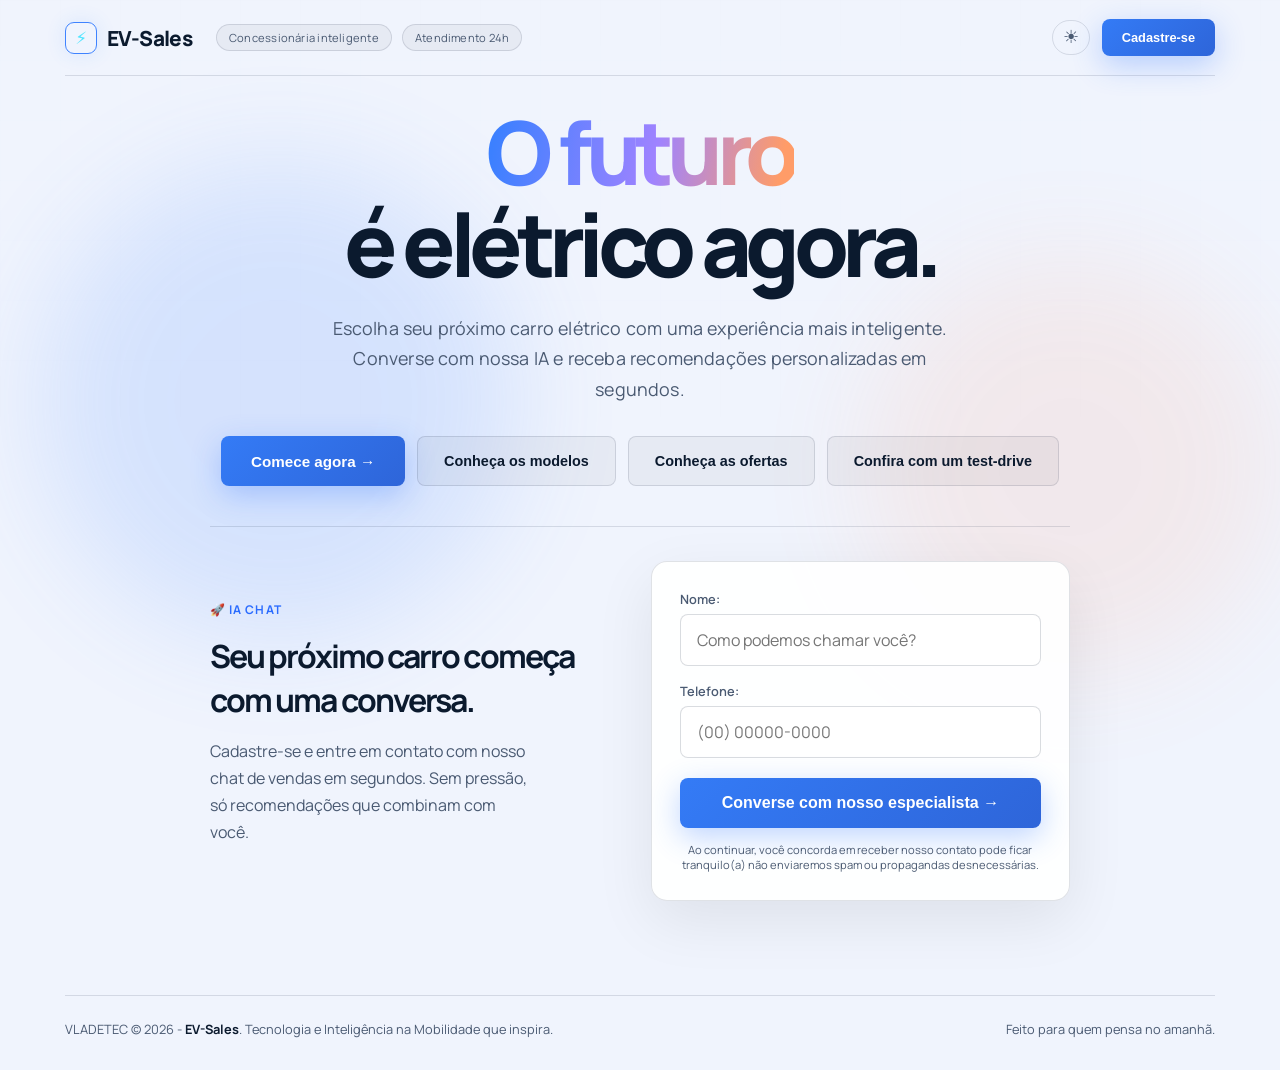
==== EV_Sales_MVP.html @ 40e49ee1 "feat: adiciona chat estilo WhatsApp pos-cadastro e corrige tema claro" ====
<!doctype html>
<html lang="pt-BR">

<head>
    <meta charset="UTF-8" />
    <meta name="viewport" content="width=device-width, initial-scale=1.0" />
    <title>EV-Sales — O futuro é elétrico agora</title>
    <link
        href="https://fonts.googleapis.com/css2?family=DM+Mono:wght@400;500&family=Manrope:wght@400;500;600;700;800&display=swap"
        rel="stylesheet" />
    <style>
        /* ===== TEMA CLARO / ESCURO ===== */
        :root {
            /* cores base (escuro) */
            --bg: #07101f;
            --bg-card: rgba(18, 30, 53, .7);
            --bg-input: #081322;
            --bg-stat: linear-gradient(145deg, rgba(21, 38, 68, .75), rgba(14, 24, 43, .7));
            --bg-form: rgba(13, 25, 45, .73);
            --bg-eyebrow: rgba(255, 255, 255, .055);
            --bg-secondary: rgba(255, 255, 255, .045);
            --ink: #f6f8ff;
            --muted: #9aa9c3;
            --line: rgba(175, 196, 228, .16);
            --line-input: rgba(158, 184, 224, .17);
            --blue: #3f83ff;
            --cyan: #50e5ff;
            --orange: #ff9b62;
            --shadow: rgba(0, 0, 0, .18);
            --shadow-btn: rgba(45, 116, 255, .24);
            --glow: rgba(57, 127, 255, .12);
            --brand-border: rgba(75, 139, 255, .8);
            --mode-icon: '☾';
        }

        /* TEMA CLARO */
        [data-theme="light"] {
            --bg: #f0f4fd;
            --bg-card: rgba(255, 255, 255, .85);
            --bg-input: #ffffff;
            --bg-stat: linear-gradient(145deg, #ffffff, #f0f5ff);
            --bg-form: rgba(255, 255, 255, .92);
            --bg-eyebrow: rgba(0, 0, 0, .04);
            --bg-secondary: rgba(0, 0, 0, .04);
            --ink: #0b1a2e;
            --muted: #4a5a72;
            --line: rgba(0, 20, 50, .12);
            --line-input: rgba(0, 20, 50, .15);
            --shadow: rgba(0, 0, 0, .08);
            --shadow-btn: rgba(45, 116, 255, .30);
            --glow: rgba(57, 127, 255, .18);
            --brand-border: #3f83ff;
            --mode-icon: '☀';
        }

        /* ===== RESET ===== */
        * {
            box-sizing: border-box;
        }

        html {
            scroll-behavior: smooth;
        }

        body {
            margin: 0;
            background: var(--bg);
            color: var(--ink);
            font-family: 'Manrope', system-ui, sans-serif;
            min-height: 100vh;
            overflow-x: hidden;
            transition: background .35s ease, color .35s ease;
            font-size: 16px;
        }

        /* ===== FUNDO COM EFEITOS ===== */
        .page {
            position: relative;
            min-height: 100vh;
            isolation: isolate;
        }

        .page::before,
        .page::after {
            content: "";
            position: absolute;
            z-index: -2;
            pointer-events: none;
            border-radius: 999px;
            filter: blur(55px);
            opacity: .35;
            transition: opacity .4s ease;
        }

        .page::before {
            width: 480px;
            height: 480px;
            left: 3%;
            top: 15%;
            background: #1259d1;
        }

        .page::after {
            width: 420px;
            height: 420px;
            right: 0;
            top: 24%;
            background: #923a19;
            opacity: .27;
        }

        [data-theme="light"] .page::before {
            opacity: .15;
            background: #3f83ff;
        }

        [data-theme="light"] .page::after {
            opacity: .10;
            background: #ff8a5c;
        }

        .grid {
            position: absolute;
            inset: 0;
            z-index: -3;
            opacity: .2;
            background-image:
                linear-gradient(rgba(115, 153, 221, .1) 1px, transparent 1px),
                linear-gradient(90deg, rgba(115, 153, 221, .1) 1px, transparent 1px);
            background-size: 60px 60px;
            mask-image: linear-gradient(to bottom, black, transparent 75%);
            transition: opacity .4s ease;
        }

        [data-theme="light"] .grid {
            opacity: .08;
        }

        .wrap {
            width: min(1150px, calc(100% - 40px));
            margin: auto;
        }

        /* ===== HEADER ===== */
        .nav {
            min-height: 76px;
            border-bottom: 1px solid var(--line);
            display: flex;
            align-items: center;
            justify-content: space-between;
            transition: border-color .35s ease;
            padding: 12px 0;
            flex-wrap: wrap;
            gap: 8px;
        }

        .nav-left {
            display: flex;
            align-items: center;
            gap: 24px;
        }

        .brand {
            display: flex;
            align-items: center;
            gap: 10px;
            font-weight: 800;
            letter-spacing: -.03em;
            color: var(--ink);
            text-decoration: none;
            font-size: 1.3rem;
        }

        .brand-mark {
            width: 32px;
            height: 32px;
            border: 1px solid var(--brand-border);
            border-radius: 9px;
            display: grid;
            place-items: center;
            color: var(--cyan);
            font-size: 17px;
            box-shadow: 0 0 24px rgba(48, 128, 255, .25);
            transition: border-color .35s ease, box-shadow .35s ease;
        }

        [data-theme="light"] .brand-mark {
            box-shadow: 0 0 20px rgba(48, 128, 255, .12);
        }

        .nav-tags {
            display: flex;
            align-items: center;
            gap: 10px;
            font-size: 0.75rem;
            color: var(--muted);
            transition: color .35s ease;
        }

        .nav-tags span {
            padding: 5px 12px;
            border: 1px solid var(--line);
            border-radius: 20px;
            background: var(--bg-eyebrow);
            color: var(--muted);
            transition: border-color .35s ease, background .35s ease, color .35s ease;
            font-size: 0.7rem;
            letter-spacing: 0.02em;
            white-space: nowrap;
        }

        .nav-tags i {
            width: 4px;
            height: 4px;
            border-radius: 50%;
            background: var(--cyan);
            box-shadow: 0 0 10px var(--cyan);
            transition: background .35s ease, box-shadow .35s ease;
            flex-shrink: 0;
        }

        .nav-actions {
            display: flex;
            align-items: center;
            gap: 12px;
            flex-shrink: 0;
        }

        .mode-toggle {
            background: none;
            border: 1px solid var(--line);
            border-radius: 40px;
            color: var(--muted);
            font-size: 18px;
            cursor: pointer;
            padding: 4px 10px;
            transition: .25s ease;
            line-height: 1.4;
        }

        .mode-toggle:hover {
            border-color: var(--cyan);
            color: var(--ink);
        }

        [data-theme="light"] .mode-toggle:hover {
            border-color: #3f83ff;
            color: #0b1a2e;
        }

        .mode-toggle::before {
            content: var(--mode-icon);
        }

        .nav-btn,
        .primary {
            border: 0;
            background: linear-gradient(135deg, #347bf6, #2e65d9);
            color: #fff;
            font-weight: 700;
            cursor: pointer;
            box-shadow: 0 9px 30px var(--shadow-btn);
            transition: transform .2s, box-shadow .2s;
        }

        .nav-btn {
            padding: 11px 20px;
            border-radius: 8px;
            font-size: 0.8rem;
        }

        .nav-btn:hover,
        .primary:hover {
            transform: translateY(-2px);
            box-shadow: 0 13px 34px rgba(45, 116, 255, .4);
        }

        /* ===== HERO ===== */
        .hero {
            padding: 30px 0 20px;
            text-align: center;
        }

        .hero h1 {
            font-size: clamp(52px, 8vw, 88px);
            line-height: 1.04;
            letter-spacing: -.075em;
            margin: 0 auto 24px;
            font-weight: 800;
            max-width: 850px;
            color: var(--ink);
            transition: color .35s ease;
        }

        .hero h1 .gradient {
            background: linear-gradient(100deg, #3c80ff 5%, #9f83ff 55%, #ff9c68 94%);
            -webkit-background-clip: text;
            background-clip: text;
            color: transparent;
        }

        .hero h1 .light {
            display: block;
            color: var(--ink);
            transition: color .35s ease;
        }

        .hero h2 {
            max-width: 640px;
            margin: 0 auto 32px;
            color: var(--muted);
            font-size: clamp(1rem, 1.4vw, 1.2rem);
            font-weight: 400;
            line-height: 1.7;
            transition: color .35s ease;
            letter-spacing: 0.01em;
        }

        .prompt {
            font: 12px 'DM Mono', monospace;
            background: rgba(3, 9, 18, .7);
            color: #ffb076;
            border: 1px solid rgba(112, 154, 218, .15);
            border-radius: 6px;
            padding: 12px 20px;
            display: inline-block;
            margin: 0 0 28px;
            transition: background .35s ease, border-color .35s ease;
        }

        [data-theme="light"] .prompt {
            background: rgba(240, 245, 255, .8);
            border-color: rgba(0, 20, 50, .1);
        }

        .prompt b {
            color: var(--ink);
            margin-right: 8px;
            font-weight: 500;
            transition: color .35s ease;
        }

        .actions {
            display: flex;
            justify-content: center;
            gap: 12px;
            flex-wrap: wrap;
        }

        .primary {
            padding: 16px 30px;
            border-radius: 8px;
            font-size: 0.95rem;
            font-weight: 700;
        }

        .secondary {
            padding: 16px 26px;
            border-radius: 8px;
            border: 1px solid var(--line);
            background: var(--bg-secondary);
            color: var(--ink);
            font-weight: 600;
            cursor: pointer;
            transition: .2s;
            font-size: 0.9rem;
        }

        .secondary:hover {
            background: rgba(255, 255, 255, .1);
        }

        [data-theme="light"] .secondary:hover {
            background: rgba(0, 0, 0, .06);
        }

        /* ===== STATS ===== */
        .stats {
            display: grid;
            grid-template-columns: repeat(3, 1fr);
            gap: 16px;
            max-width: 860px;
            margin: 48px auto 0;
        }

        .stat {
            background: var(--bg-stat);
            border: 1px solid var(--line);
            border-radius: 13px;
            padding: 20px 22px;
            text-align: left;
            transition: background .35s ease, border-color .35s ease;
        }

        .stat-top {
            display: flex;
            justify-content: space-between;
            align-items: center;
            color: #6498ff;
            transition: color .35s ease;
            font-size: 1.2rem;
        }

        [data-theme="light"] .stat-top {
            color: #2b6cff;
        }

        .stat strong {
            display: block;
            font-size: 1.8rem;
            letter-spacing: -.05em;
            margin-top: 8px;
            color: var(--ink);
            transition: color .35s ease;
        }

        .stat small {
            display: block;
            color: var(--muted);
            font-size: 0.85rem;
            margin-top: 4px;
            transition: color .35s ease;
        }

        /* ===== FORM / SIGNUP ===== */
        .signup {
            display: grid;
            grid-template-columns: 1fr 1.1fr;
            gap: 60px;
            align-items: center;
            margin: 20px auto 60px;
            max-width: 860px;
            padding: 34px 0;
            border-top: 1px solid var(--line);
            transition: border-color .35s ease;
        }

        .signup-copy h2 {
            font-size: clamp(1.6rem, 2.5vw, 2.2rem);
            letter-spacing: -.06em;
            margin: 0 0 14px;
            color: var(--ink);
            transition: color .35s ease;
        }

        .signup-copy p {
            color: var(--muted);
            font-size: 1rem;
            line-height: 1.7;
            max-width: 320px;
            transition: color .35s ease;
        }

        .chip {
            color: var(--cyan);
            font-size: 0.75rem;
            font-weight: 700;
            letter-spacing: .09em;
            text-transform: uppercase;
            margin-bottom: 16px;
            display: block;
            transition: color .35s ease;
        }

        [data-theme="light"] .chip {
            color: #2b6cff;
        }

        .form {
            background: var(--bg-form);
            border: 1px solid var(--line);
            border-radius: 16px;
            padding: 28px;
            box-shadow: 0 20px 60px var(--shadow);
            transition: background .35s ease, border-color .35s ease, box-shadow .35s ease;
        }

        label {
            display: block;
            color: var(--muted);
            font-size: 0.8rem;
            margin: 0 0 6px;
            font-weight: 600;
            transition: color .35s ease;
        }

        input {
            display: block;
            width: 100%;
            background: var(--bg-input);
            border: 1px solid var(--line-input);
            border-radius: 8px;
            color: var(--ink);
            padding: 14px 16px;
            font-family: inherit;
            font-size: 1rem;
            outline: none;
            margin-bottom: 16px;
            transition: background .35s ease, border-color .35s ease, color .35s ease;
        }

        input:focus {
            border-color: #4d8dff;
            box-shadow: 0 0 0 3px var(--glow);
        }

        .form button {
            width: 100%;
            margin-top: 4px;
            padding: 16px;
            font-size: 1rem;
        }

        .form-note {
            font-size: 0.7rem;
            color: var(--muted);
            text-align: center;
            margin: 14px 0 0;
            transition: color .35s ease;
        }

        .success {
            display: none;
            text-align: center;
            color: #8ff2c8;
            font-size: 1rem;
            padding: 16px 0;
        }

        [data-theme="light"] .success {
            color: #0f8b5e;
        }

        .success.show {
            display: block;
        }

        .form.sent .fields,
        .form.sent button,
        .form.sent .form-note {
            display: none;
        }

        /* ===== FOOTER ===== */
        .footer {
            border-top: 1px solid var(--line);
            padding: 24px 0 32px;
            color: var(--muted);
            font-size: 0.8rem;
            display: flex;
            justify-content: space-between;
            transition: border-color .35s ease, color .35s ease;
            flex-wrap: wrap;
            gap: 8px;
        }

        .footer strong {
            color: var(--ink);
            transition: color .35s ease;
        }

        /* ===== RESPONSIVE ===== */
        @media (max-width: 900px) {
            .signup {
                grid-template-columns: 1fr;
                gap: 32px;
                margin-top: 40px;
                padding-top: 28px;
            }

            .signup-copy p {
                max-width: 100%;
            }

            .nav-tags span {
                font-size: 0.6rem;
                padding: 4px 10px;
            }
        }

        @media (max-width: 700px) {
            .wrap {
                width: min(100% - 28px, 1150px);
            }

            .nav {
                min-height: 60px;
                padding: 10px 0;
                gap: 6px;
            }

            .nav-left {
                gap: 14px;
                flex-wrap: wrap;
            }

            .brand {
                font-size: 1.1rem;
            }

            .brand-mark {
                width: 28px;
                height: 28px;
                font-size: 14px;
            }

            .nav-tags {
                gap: 6px;
            }

            .nav-tags span {
                font-size: 0.55rem;
                padding: 3px 8px;
            }

            .nav-tags i {
                display: none;
            }

            .nav-actions {
                gap: 8px;
            }

            .nav-btn {
                padding: 8px 14px;
                font-size: 0.7rem;
            }

            .mode-toggle {
                font-size: 15px;
                padding: 3px 8px;
            }

            .hero {
                padding: 40px 0 20px;
            }

            .hero h1 {
                font-size: clamp(38px, 10vw, 52px);
            }

            .hero h2 {
                font-size: 0.95rem;
                padding: 0 8px;
            }

            .actions {
                gap: 8px;
            }

            .primary {
                padding: 14px 22px;
                font-size: 0.85rem;
            }

            .secondary {
                padding: 14px 18px;
                font-size: 0.8rem;
            }

            .stats {
                grid-template-columns: 1fr;
                max-width: 340px;
                margin-top: 32px;
                gap: 10px;
            }

            .stat {
                padding: 16px 18px;
                display: grid;
                grid-template-columns: 1fr auto;
                align-items: center;
            }

            .stat-top {
                grid-column: 2;
                grid-row: 1/3;
                font-size: 1rem;
            }

            .stat strong {
                font-size: 1.4rem;
                margin: 0;
            }

            .stat small {
                font-size: 0.75rem;
                margin: 0;
            }

            .signup {
                gap: 24px;
                margin-top: 32px;
                padding-top: 24px;
                margin-bottom: 48px;
            }

            .signup-copy h2 {
                font-size: 1.4rem;
            }

            .signup-copy p {
                font-size: 0.9rem;
            }

            .form {
                padding: 18px;
            }

            input {
                padding: 12px 14px;
                font-size: 0.95rem;
            }

            .form button {
                padding: 14px;
                font-size: 0.9rem;
            }

            .footer {
                display: block;
                line-height: 2;
                font-size: 0.7rem;
                padding: 16px 0 24px;
            }

            .footer span {
                display: block;
            }
        }

        @media (max-width: 480px) {
            .nav-left {
                gap: 10px;
            }

            .nav-tags span {
                font-size: 0.5rem;
                padding: 2px 6px;
            }

            .hero h1 {
                font-size: 32px;
            }

            .hero h2 {
                font-size: 0.85rem;
            }

            .primary {
                padding: 12px 18px;
                font-size: 0.8rem;
            }

            .secondary {
                padding: 12px 14px;
                font-size: 0.75rem;
            }

            .stat strong {
                font-size: 1.2rem;
            }
        }
    
        /* ===== CHAT ===== */
        .chat-container {
            display: flex;
            flex-direction: column;
            background: var(--bg-form);
            border: 1px solid var(--line);
            border-radius: 16px;
            box-shadow: 0 20px 60px var(--shadow);
            height: 450px;
            overflow: hidden;
            transition: background .35s ease, border-color .35s ease, box-shadow .35s ease;
            max-width: 600px;
            margin: 0 auto;
        }

        .chat-header {
            display: flex;
            align-items: center;
            gap: 12px;
            padding: 16px;
            border-bottom: 1px solid var(--line);
            background: var(--bg-eyebrow);
        }

        .chat-avatar {
            width: 40px;
            height: 40px;
            border-radius: 50%;
            background: var(--cyan);
            display: flex;
            align-items: center;
            justify-content: center;
            color: #0b1a2e;
            font-size: 1.2rem;
            font-weight: 800;
        }
        
        [data-theme="light"] .chat-avatar {
            background: #3f83ff;
            color: #fff;
        }

        .chat-info {
            display: flex;
            flex-direction: column;
        }

        .chat-name {
            font-weight: 700;
            color: var(--ink);
            font-size: 0.95rem;
        }

        .chat-status {
            font-size: 0.75rem;
            color: var(--cyan);
        }

        [data-theme="light"] .chat-status {
            color: #2b6cff;
        }

        .chat-messages {
            flex: 1;
            padding: 20px;
            overflow-y: auto;
            display: flex;
            flex-direction: column;
            gap: 12px;
        }

        .chat-message {
            max-width: 80%;
            padding: 12px 16px;
            border-radius: 16px;
            font-size: 0.9rem;
            line-height: 1.4;
            animation: fadeIn 0.3s ease forwards;
        }

        .chat-message.ia {
            align-self: flex-start;
            background: var(--bg-stat);
            color: var(--ink);
            border: 1px solid var(--line);
            border-bottom-left-radius: 4px;
        }

        .chat-message.user {
            align-self: flex-end;
            background: var(--blue);
            color: #fff;
            border-bottom-right-radius: 4px;
        }

        .chat-input-area {
            display: flex;
            gap: 10px;
            padding: 16px;
            border-top: 1px solid var(--line);
            background: var(--bg-eyebrow);
        }

        .chat-input-area input {
            margin-bottom: 0;
            flex: 1;
        }

        .chat-input-area button {
            padding: 0 20px;
            border-radius: 8px;
            display: flex;
            align-items: center;
            justify-content: center;
        }
        
        @keyframes fadeIn {
            from { opacity: 0; transform: translateY(10px); }
            to { opacity: 1; transform: translateY(0); }
        }

    </style>
</head>

<body>
    <div class="page">
        <div class="grid"></div>

        <!-- HEADER -->
        <header class="wrap nav">
            <div class="nav-left">
                <a class="brand" href="#top">
                    <span class="brand-mark">⚡</span>
                    <span>EV-Sales</span>
                </a>
                <div class="nav-tags">

                    <span>Concessionária inteligente</span>
                    <span>Atendimento 24h</span>
                </div>
            </div>

            <div class="nav-actions">
                <button class="mode-toggle" onclick="toggleTheme()" aria-label="Alternar tema"
                    title="Alternar tema"></button>
                <button class="nav-btn"
                    onclick="document.getElementById('cadastro').scrollIntoView({behavior:'smooth'}); setTimeout(() => document.getElementById('name').focus(), 800)">Cadastre-se</button>
            </div>
        </header>

        <main id="top">
            <!-- HERO -->
            <section class="wrap hero">

                <h1>
                    <span class="gradient">O futuro</span>
                    <span class="light">é elétrico agora.</span>
                </h1>
                <h2>
                    Escolha seu próximo carro elétrico com uma experiência mais inteligente.
                    Converse com nossa IA e receba recomendações personalizadas em segundos.
                </h2>

                <div class="actions">
                    <button class="primary"
                        onclick="document.getElementById('cadastro').scrollIntoView({behavior:'smooth'}); setTimeout(() => document.getElementById('name').focus(), 800)">
                        Comece agora <span>→</span>
                    </button>

                    <button class="secondary"
                        onclick="document.getElementById('cadastro').scrollIntoView({behavior:'smooth'}); setTimeout(() => document.getElementById('name').focus(), 800)">
                        Conheça os modelos
                    </button>
                    <button class="secondary"
                        onclick="document.getElementById('cadastro').scrollIntoView({behavior:'smooth'}); setTimeout(() => document.getElementById('name').focus(), 800)">
                        Conheça as ofertas
                    </button>
                    <button class="secondary"
                        onclick="document.getElementById('cadastro').scrollIntoView({behavior:'smooth'}); setTimeout(() => document.getElementById('name').focus(), 800)">
                        Confira com um test-drive
                    </button>
                </div>
            </section>

            <!-- FORMULÁRIO DE CADASTRO -->
            <section class="wrap signup" id="cadastro">
                <div class="signup-copy">
                    <span class="chip">🚀 IA Chat</span>
                    <h2>Seu próximo carro começa com uma conversa.</h2>
                    <p>
                        Cadastre-se e entre em contato com nosso chat de vendas em segundos.
                        Sem pressão, só recomendações que combinam com você.
                    </p>
                </div>
                <form class="form" onsubmit="submitForm(event)">
                    <div class="fields">
                        <label for="name">Nome:</label>
                        <input id="name" name="name" required placeholder="Como podemos chamar você?" />

                        <label for="phone">Telefone:</label>
                        <input id="phone" name="phone" type="tel" required placeholder="(00) 00000-0000" />
                    </div>
                    <button class="primary" type="submit">
                        Converse com nosso especialista <span>→</span>
                    </button>
                    <p class="form-note">Ao continuar, você concorda em receber nosso contato pode ficar tranquilo(a)
                        não enviaremos spam ou propagandas desnecessárias.</p>
                    <div class="success">✓ Cadastro recebido! Nosso chat já vai falar com você.</div>
                </form>

                <div id="chat-container" class="chat-container" style="display: none; width: 100%;">
                    <div class="chat-header">
                        <div class="chat-avatar">EV</div>
                        <div class="chat-info">
                            <span class="chat-name">EV-Sales Assistente</span>
                            <span class="chat-status">online</span>
                        </div>
                    </div>
                    <div class="chat-messages" id="chat-messages">
                    </div>
                    <form class="chat-input-area" onsubmit="sendMessage(event)">
                        <input id="chat-input" type="text" placeholder="Digite sua mensagem..." autocomplete="off" required />
                        <button class="primary" type="submit">Enviar</button>
                    </form>
                </div>

            </section>
        </main>

        <!-- FOOTER -->
        <footer class="wrap footer">
            <span>VLADETEC © 2026 - <strong>EV-Sales</strong>. Tecnologia e Inteligência na Mobilidade que
                inspira.</span>
            <span>Feito para quem pensa no amanhã.</span>
        </footer>
    </div>

    <script>
        // ===== TOGGLE TEMA CLARO/ESCURO =====
        function toggleTheme() {
            var html = document.documentElement;
            var current = html.getAttribute("data-theme");
            var newTheme = current === "light" ? "dark" : "light";
            html.setAttribute("data-theme", newTheme);
            localStorage.setItem("ev-sales-theme", newTheme);
        }

        // ===== CARREGAR TEMA SALVO =====
        (function loadTheme() {
            var saved = localStorage.getItem("ev-sales-theme");
            if (saved) {
                document.documentElement.setAttribute("data-theme", saved);
            } else if (window.matchMedia && window.matchMedia("(prefers-color-scheme: light)").matches) {
                document.documentElement.setAttribute("data-theme", "light");
            }
        })();

        // ===== SUBMIT FORM =====
        function submitForm(e) {
            e.preventDefault();
            var form = e.currentTarget;
            var name = document.getElementById("name").value.trim();
            var phone = document.getElementById("phone").value.trim();
            if (!name || !phone) {
                alert("Por favor, preencha nome e telefone.");
                return;
            }
            form.style.display = "none";
            var signupCopy = document.querySelector(".signup-copy");
            if (signupCopy) signupCopy.style.display = "none";
            var cadastro = document.getElementById("cadastro");
            if (cadastro) cadastro.style.gridTemplateColumns = "1fr";
            var chatContainer = document.getElementById("chat-container");
            if (chatContainer) {
                chatContainer.style.display = "flex";
                setTimeout(function() {
                    addMessage("Ola, " + name + "! Bem-vindo(a) a EV-Sales. Como posso te ajudar a escolher seu proximo carro eletrico hoje?", "ia");
                }, 600);
            }
            console.log("Lead: " + name + " | " + phone);
        }

        // ===== ADICIONAR MENSAGEM NO CHAT =====
        function addMessage(text, sender) {
            var container = document.getElementById("chat-messages");
            if (!container) return;
            var div = document.createElement("div");
            div.className = "chat-message " + sender;
            div.textContent = text;
            container.appendChild(div);
            container.scrollTop = container.scrollHeight;
        }

        // ===== ENVIAR MENSAGEM DO USUARIO =====
        function sendMessage(e) {
            e.preventDefault();
            var input = document.getElementById("chat-input");
            var text = input.value.trim();
            if (!text) return;
            addMessage(text, "user");
            input.value = "";
            input.focus();
            var respostas = [
                "Que excelente escolha! Estamos preparando as melhores opcoes para voce.",
                "Entendi perfeitamente. Nossos consultores ja estao analisando seu perfil.",
                "Maravilha! Voce gostaria de agendar um test-drive?",
                "A sustentabilidade e o nosso foco. Logo um especialista vai te contatar!"
            ];
            setTimeout(function() {
                addMessage(respostas[Math.floor(Math.random() * respostas.length)], "ia");
            }, 900 + Math.random() * 1200);
        }
    </script>
</body>

</html>
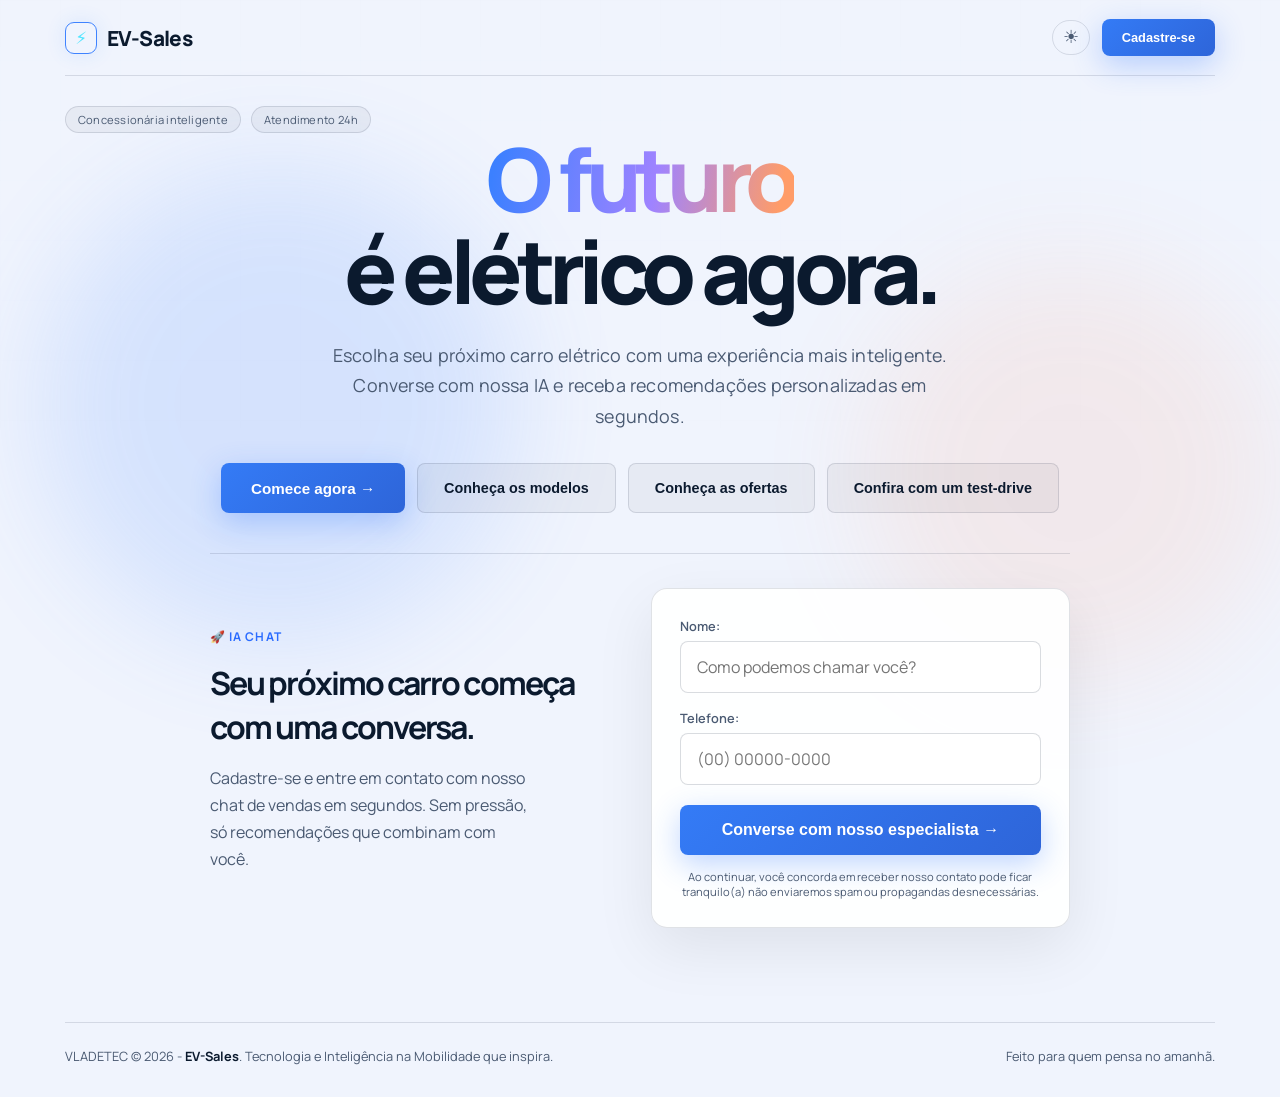
==== commit 3520876b: "chore(ev-sales): protótipo com as etiquetas no herói, como na referência de layout As etiquetas "Con" ====
--- a/EV_Sales_MVP.html
+++ b/EV_Sales_MVP.html
@@ -761,7 +761,7 @@
                 font-size: 1.2rem;
             }
         }
-    
+
         /* ===== CHAT ===== */
         .chat-container {
             display: flex;
@@ -798,7 +798,7 @@
             font-size: 1.2rem;
             font-weight: 800;
         }
-        
+
         [data-theme="light"] .chat-avatar {
             background: #3f83ff;
             color: #fff;
@@ -877,12 +877,18 @@
             align-items: center;
             justify-content: center;
         }
-        
+
         @keyframes fadeIn {
-            from { opacity: 0; transform: translateY(10px); }
-            to { opacity: 1; transform: translateY(0); }
-        }
-
+            from {
+                opacity: 0;
+                transform: translateY(10px);
+            }
+
+            to {
+                opacity: 1;
+                transform: translateY(0);
+            }
+        }
     </style>
 </head>
 
@@ -897,11 +903,7 @@
                     <span class="brand-mark">⚡</span>
                     <span>EV-Sales</span>
                 </a>
-                <div class="nav-tags">
-
-                    <span>Concessionária inteligente</span>
-                    <span>Atendimento 24h</span>
-                </div>
+
             </div>
 
             <div class="nav-actions">
@@ -915,6 +917,11 @@
         <main id="top">
             <!-- HERO -->
             <section class="wrap hero">
+                <div class="nav-tags">
+
+                    <span>Concessionária inteligente</span>
+                    <span>Atendimento 24h</span>
+                </div>
 
                 <h1>
                     <span class="gradient">O futuro</span>
@@ -983,7 +990,8 @@
                     <div class="chat-messages" id="chat-messages">
                     </div>
                     <form class="chat-input-area" onsubmit="sendMessage(event)">
-                        <input id="chat-input" type="text" placeholder="Digite sua mensagem..." autocomplete="off" required />
+                        <input id="chat-input" type="text" placeholder="Digite sua mensagem..." autocomplete="off"
+                            required />
                         <button class="primary" type="submit">Enviar</button>
                     </form>
                 </div>
@@ -1037,7 +1045,7 @@
             var chatContainer = document.getElementById("chat-container");
             if (chatContainer) {
                 chatContainer.style.display = "flex";
-                setTimeout(function() {
+                setTimeout(function () {
                     addMessage("Ola, " + name + "! Bem-vindo(a) a EV-Sales. Como posso te ajudar a escolher seu proximo carro eletrico hoje?", "ia");
                 }, 600);
             }
@@ -1070,7 +1078,7 @@
                 "Maravilha! Voce gostaria de agendar um test-drive?",
                 "A sustentabilidade e o nosso foco. Logo um especialista vai te contatar!"
             ];
-            setTimeout(function() {
+            setTimeout(function () {
                 addMessage(respostas[Math.floor(Math.random() * respostas.length)], "ia");
             }, 900 + Math.random() * 1200);
         }
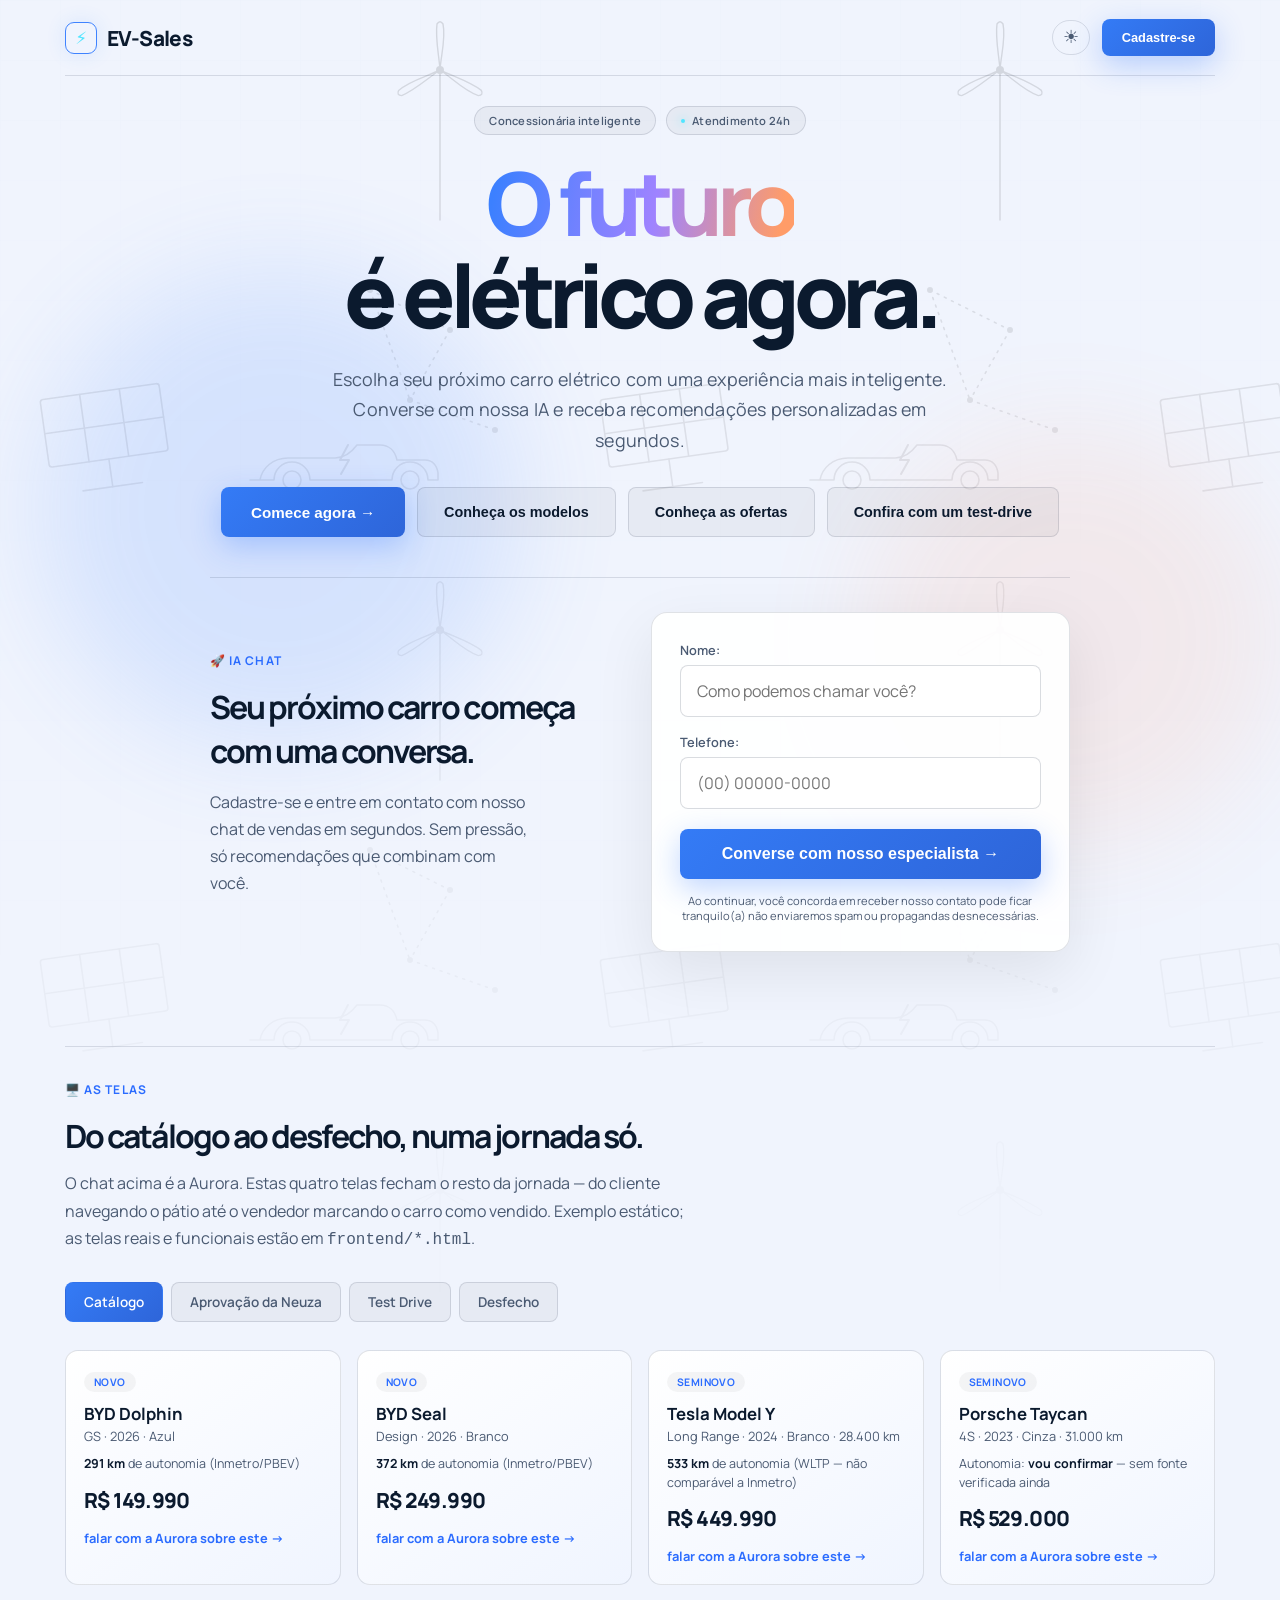
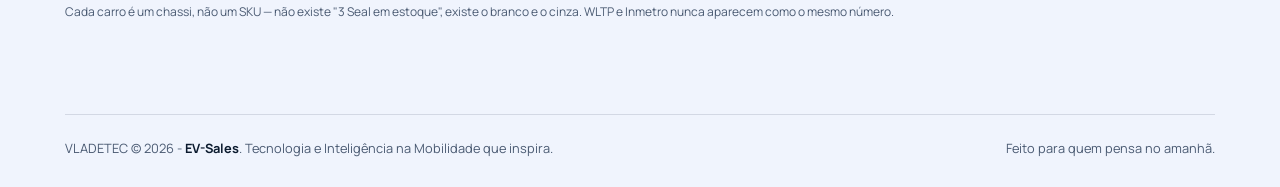
==== commit 0c8a4bf7: "feat(s-12): foto de unidade pela tela, e o README que diz como subir Upload de foto vira tela de ver" ====
--- a/EV_Sales_MVP.html
+++ b/EV_Sales_MVP.html
@@ -123,17 +123,20 @@
             position: absolute;
             inset: 0;
             z-index: -3;
-            opacity: .2;
+            opacity: .28;
+            color: var(--muted);
             background-image:
+                url("[data-uri]"),
                 linear-gradient(rgba(115, 153, 221, .1) 1px, transparent 1px),
                 linear-gradient(90deg, rgba(115, 153, 221, .1) 1px, transparent 1px);
-            background-size: 60px 60px;
+            background-size: 560px 560px, 60px 60px, 60px 60px;
+            background-repeat: repeat, repeat, repeat;
             mask-image: linear-gradient(to bottom, black, transparent 75%);
             transition: opacity .4s ease;
         }
 
         [data-theme="light"] .grid {
-            opacity: .08;
+            opacity: .12;
         }
 
         .wrap {
@@ -190,23 +193,36 @@
 
         .nav-tags {
             display: flex;
+            justify-content: center;
             align-items: center;
+            flex-wrap: wrap;
             gap: 10px;
             font-size: 0.75rem;
             color: var(--muted);
+            margin-bottom: 22px;
             transition: color .35s ease;
         }
 
         .nav-tags span {
-            padding: 5px 12px;
+            display: inline-flex;
+            align-items: center;
+            gap: 7px;
+            padding: 6px 14px;
             border: 1px solid var(--line);
             border-radius: 20px;
             background: var(--bg-eyebrow);
             color: var(--muted);
-            transition: border-color .35s ease, background .35s ease, color .35s ease;
+            transition: border-color .2s ease, background .2s ease, color .2s ease, transform .2s ease;
             font-size: 0.7rem;
+            font-weight: 600;
             letter-spacing: 0.02em;
             white-space: nowrap;
+        }
+
+        .nav-tags span:hover {
+            border-color: var(--brand-border);
+            color: var(--ink);
+            transform: translateY(-1px);
         }
 
         .nav-tags i {
@@ -889,6 +905,320 @@
                 transform: translateY(0);
             }
         }
+
+        /* ===== TOUR — CATÁLOGO / APROVAÇÃO / TEST DRIVE / DESFECHO ===== */
+        .tour {
+            margin: 20px auto 60px;
+            padding: 34px 0;
+            border-top: 1px solid var(--line);
+            transition: border-color .35s ease;
+        }
+
+        .tour>.chip {
+            display: block;
+        }
+
+        .tour h2 {
+            font-size: clamp(1.6rem, 2.5vw, 2.2rem);
+            letter-spacing: -.06em;
+            margin: 0 0 12px;
+            color: var(--ink);
+        }
+
+        .tour>p {
+            color: var(--muted);
+            max-width: 620px;
+            line-height: 1.7;
+            margin: 0 0 28px;
+        }
+
+        .tabs {
+            display: flex;
+            flex-wrap: wrap;
+            gap: 8px;
+            margin-bottom: 28px;
+        }
+
+        .tab {
+            padding: 10px 18px;
+            border-radius: 8px;
+            border: 1px solid var(--line);
+            background: var(--bg-secondary);
+            color: var(--muted);
+            font-weight: 600;
+            font-size: 0.85rem;
+            cursor: pointer;
+            font-family: inherit;
+            transition: .2s ease;
+        }
+
+        .tab:hover {
+            color: var(--ink);
+        }
+
+        .tab.active {
+            background: linear-gradient(135deg, #347bf6, #2e65d9);
+            border-color: transparent;
+            color: #fff;
+        }
+
+        .tela-nota {
+            font-size: 0.75rem;
+            color: var(--muted);
+            margin: 18px 0 0;
+        }
+
+        /* Catálogo */
+        .grade-catalogo {
+            display: grid;
+            grid-template-columns: repeat(auto-fill, minmax(230px, 1fr));
+            gap: 16px;
+        }
+
+        .carro-card {
+            background: var(--bg-stat);
+            border: 1px solid var(--line);
+            border-radius: 13px;
+            padding: 18px;
+            transition: border-color .2s ease, transform .2s ease;
+        }
+
+        .carro-card:hover {
+            border-color: var(--brand-border);
+            transform: translateY(-3px);
+        }
+
+        .carro-card .selo {
+            display: inline-block;
+            font-size: 0.65rem;
+            font-weight: 700;
+            letter-spacing: .04em;
+            text-transform: uppercase;
+            padding: 3px 10px;
+            border-radius: 20px;
+            background: var(--bg-eyebrow);
+            color: var(--cyan);
+            margin-bottom: 10px;
+        }
+
+        [data-theme="light"] .carro-card .selo {
+            color: #2b6cff;
+        }
+
+        .carro-card h3 {
+            margin: 0 0 2px;
+            font-size: 1.05rem;
+            color: var(--ink);
+        }
+
+        .carro-card .versao {
+            display: block;
+            color: var(--muted);
+            font-size: 0.8rem;
+            margin-bottom: 10px;
+        }
+
+        .carro-card .autonomia {
+            font-size: 0.78rem;
+            color: var(--muted);
+            margin-bottom: 12px;
+            line-height: 1.5;
+        }
+
+        .carro-card .autonomia b {
+            color: var(--ink);
+        }
+
+        .carro-card .preco {
+            font-size: 1.3rem;
+            font-weight: 800;
+            letter-spacing: -.03em;
+            color: var(--ink);
+            margin-bottom: 12px;
+        }
+
+        .carro-card a {
+            font-size: 0.8rem;
+            font-weight: 700;
+            color: #4d8dff;
+            text-decoration: none;
+        }
+
+        [data-theme="light"] .carro-card a {
+            color: #2b6cff;
+        }
+
+        /* Aprovação — Espelho de Condição */
+        .espelho {
+            max-width: 460px;
+            background: var(--bg-form);
+            border: 1px solid var(--line);
+            border-radius: 16px;
+            padding: 26px;
+            box-shadow: 0 20px 60px var(--shadow);
+        }
+
+        .espelho-linha {
+            display: flex;
+            justify-content: space-between;
+            padding: 10px 0;
+            border-bottom: 1px solid var(--line);
+            font-size: 0.9rem;
+        }
+
+        .espelho-linha:last-of-type {
+            border-bottom: 0;
+        }
+
+        .espelho-linha span:first-child {
+            color: var(--muted);
+        }
+
+        .espelho-linha span:last-child {
+            color: var(--ink);
+            font-weight: 600;
+            text-align: right;
+        }
+
+        .espelho-acoes {
+            display: flex;
+            gap: 10px;
+            margin-top: 20px;
+        }
+
+        .espelho-acoes button {
+            flex: 1;
+            padding: 14px;
+            border-radius: 8px;
+            font-weight: 700;
+            font-size: 0.85rem;
+            cursor: pointer;
+            border: 0;
+        }
+
+        .espelho-acoes .aprovar {
+            background: linear-gradient(135deg, #347bf6, #2e65d9);
+            color: #fff;
+        }
+
+        .espelho-acoes .recusar {
+            background: var(--bg-secondary);
+            border: 1px solid var(--line);
+            color: var(--ink);
+        }
+
+        .espelho-status {
+            display: none;
+            margin-top: 16px;
+            padding: 12px 14px;
+            border-radius: 8px;
+            font-size: 0.85rem;
+            background: rgba(80, 229, 160, .12);
+            color: #38c98a;
+        }
+
+        [data-theme="light"] .espelho-status {
+            color: #0f8b5e;
+        }
+
+        .espelho-status.show {
+            display: block;
+        }
+
+        /* Test drive */
+        .slots {
+            display: flex;
+            flex-wrap: wrap;
+            gap: 10px;
+            margin: 18px 0 22px;
+        }
+
+        .slot {
+            padding: 12px 16px;
+            border-radius: 8px;
+            border: 1px solid var(--line);
+            background: var(--bg-input);
+            color: var(--ink);
+            font-size: 0.85rem;
+            font-family: inherit;
+            cursor: pointer;
+            transition: .2s ease;
+        }
+
+        .slot:hover {
+            border-color: var(--brand-border);
+        }
+
+        .slot.selecionado {
+            background: linear-gradient(135deg, #347bf6, #2e65d9);
+            border-color: transparent;
+            color: #fff;
+        }
+
+        /* Desfecho */
+        .desfecho-card {
+            max-width: 460px;
+            background: var(--bg-form);
+            border: 1px solid var(--line);
+            border-radius: 16px;
+            padding: 26px;
+            box-shadow: 0 20px 60px var(--shadow);
+        }
+
+        .desfecho-botoes {
+            display: flex;
+            flex-direction: column;
+            gap: 10px;
+            margin-top: 18px;
+        }
+
+        .desfecho-botoes button {
+            padding: 16px;
+            border-radius: 8px;
+            font-weight: 700;
+            font-size: 0.9rem;
+            cursor: pointer;
+            border: 1px solid var(--line);
+            background: var(--bg-secondary);
+            color: var(--ink);
+            font-family: inherit;
+            transition: .2s ease;
+        }
+
+        .desfecho-botoes button.vendeu {
+            border: 0;
+            background: linear-gradient(135deg, #347bf6, #2e65d9);
+            color: #fff;
+        }
+
+        .desfecho-resultado {
+            display: none;
+            margin-top: 16px;
+            padding: 12px 14px;
+            border-radius: 8px;
+            font-size: 0.85rem;
+            background: var(--bg-eyebrow);
+        }
+
+        .desfecho-resultado.show {
+            display: block;
+        }
+
+        @media (max-width: 700px) {
+            .tour {
+                margin-top: 32px;
+                padding-top: 24px;
+            }
+
+            .tabs {
+                gap: 6px;
+            }
+
+            .tab {
+                padding: 8px 14px;
+                font-size: 0.78rem;
+            }
+        }
     </style>
 </head>
 
@@ -918,9 +1248,8 @@
             <!-- HERO -->
             <section class="wrap hero">
                 <div class="nav-tags">
-
                     <span>Concessionária inteligente</span>
-                    <span>Atendimento 24h</span>
+                    <span><i></i>Atendimento 24h</span>
                 </div>
 
                 <h1>
@@ -996,6 +1325,128 @@
                     </form>
                 </div>
 
+            </section>
+
+            <!-- TOUR DAS TELAS -->
+            <section class="wrap tour" id="telas">
+                <span class="chip">🖥️ As telas</span>
+                <h2>Do catálogo ao desfecho, numa jornada só.</h2>
+                <p>
+                    O chat acima é a Aurora. Estas quatro telas fecham o resto da jornada — do
+                    cliente navegando o pátio até o vendedor marcando o carro como vendido.
+                    Exemplo estático; as telas reais e funcionais estão em
+                    <code>frontend/*.html</code>.
+                </p>
+
+                <div class="tabs" role="tablist">
+                    <button class="tab active" data-tela="catalogo" type="button">Catálogo</button>
+                    <button class="tab" data-tela="aprovacao" type="button">Aprovação da Neuza</button>
+                    <button class="tab" data-tela="testdrive" type="button">Test Drive</button>
+                    <button class="tab" data-tela="desfecho" type="button">Desfecho</button>
+                </div>
+
+                <!-- Catálogo -->
+                <div class="tela-painel" id="tela-catalogo">
+                    <div class="grade-catalogo">
+                        <article class="carro-card">
+                            <span class="selo">Novo</span>
+                            <h3>BYD Dolphin</h3>
+                            <span class="versao">GS · 2026 · Azul</span>
+                            <div class="autonomia"><b>291 km</b> de autonomia (Inmetro/PBEV)</div>
+                            <div class="preco">R$ 149.990</div>
+                            <a href="#cadastro">falar com a Aurora sobre este →</a>
+                        </article>
+                        <article class="carro-card">
+                            <span class="selo">Novo</span>
+                            <h3>BYD Seal</h3>
+                            <span class="versao">Design · 2026 · Branco</span>
+                            <div class="autonomia"><b>372 km</b> de autonomia (Inmetro/PBEV)</div>
+                            <div class="preco">R$ 249.990</div>
+                            <a href="#cadastro">falar com a Aurora sobre este →</a>
+                        </article>
+                        <article class="carro-card">
+                            <span class="selo">Seminovo</span>
+                            <h3>Tesla Model Y</h3>
+                            <span class="versao">Long Range · 2024 · Branco · 28.400 km</span>
+                            <div class="autonomia"><b>533 km</b> de autonomia (WLTP — não comparável
+                                a Inmetro)</div>
+                            <div class="preco">R$ 449.990</div>
+                            <a href="#cadastro">falar com a Aurora sobre este →</a>
+                        </article>
+                        <article class="carro-card">
+                            <span class="selo">Seminovo</span>
+                            <h3>Porsche Taycan</h3>
+                            <span class="versao">4S · 2023 · Cinza · 31.000 km</span>
+                            <div class="autonomia">Autonomia: <b>vou confirmar</b> — sem fonte
+                                verificada ainda</div>
+                            <div class="preco">R$ 529.000</div>
+                            <a href="#cadastro">falar com a Aurora sobre este →</a>
+                        </article>
+                    </div>
+                    <p class="tela-nota">Cada carro é um chassi, não um SKU — não existe "3 Seal em
+                        estoque", existe o branco e o cinza. WLTP e Inmetro nunca aparecem como o
+                        mesmo número.</p>
+                </div>
+
+                <!-- Aprovação da Neuza -->
+                <div class="tela-painel" id="tela-aprovacao" hidden>
+                    <div class="espelho">
+                        <span class="chip">📋 Espelho de Condição</span>
+                        <div class="espelho-linha"><span>Cliente</span><span>Rogério Silva</span></div>
+                        <div class="espelho-linha"><span>Carro</span><span>BYD Seal Design · Branco</span></div>
+                        <div class="espelho-linha"><span>Chassi</span><span>…4471</span></div>
+                        <div class="espelho-linha"><span>Condição</span><span>R$ 249.990 à vista</span></div>
+                        <div class="espelho-linha"><span>Reserva</span><span>72h após aprovar</span></div>
+                        <div class="espelho-acoes">
+                            <button class="aprovar" type="button" onclick="decidirEspelho(true)">APROVAR</button>
+                            <button class="recusar" type="button" onclick="decidirEspelho(false)">Recusar</button>
+                        </div>
+                        <div class="espelho-status" id="espelho-status"></div>
+                    </div>
+                    <p class="tela-nota">Um toque decide — sem tela de confirmação. A reversão mora
+                        na tela do vendedor, não aqui. Aprovar libera a reserva do chassi por 72h;
+                        antes disso a conversa fica pausada esperando a Neuza.</p>
+                </div>
+
+                <!-- Test Drive -->
+                <div class="tela-painel" id="tela-testdrive" hidden>
+                    <div class="espelho" style="max-width: 500px;">
+                        <span class="chip">🚗 Agendar test drive</span>
+                        <p style="color:var(--muted); font-size:0.9rem; margin:8px 0 0;">BYD Seal
+                            Design · Branco · com Tarcísio</p>
+                        <div class="slots">
+                            <button class="slot" type="button" onclick="selecionarSlot(this)">Qui 14h</button>
+                            <button class="slot" type="button" onclick="selecionarSlot(this)">Qui 16h</button>
+                            <button class="slot" type="button" onclick="selecionarSlot(this)">Sex 10h</button>
+                            <button class="slot" type="button" onclick="selecionarSlot(this)">Sex 15h</button>
+                            <button class="slot" type="button" onclick="selecionarSlot(this)">Sáb 11h</button>
+                        </div>
+                        <button class="primary" type="button" style="width:100%;"
+                            onclick="confirmarTestDrive()">Confirmar horário</button>
+                        <div class="espelho-status" id="testdrive-status"></div>
+                    </div>
+                    <p class="tela-nota">O vendedor com menos agendamentos nos próximos 7 dias entra
+                        automaticamente. Lembrete único 24h antes; remarcar é possível até 2 vezes
+                        pela Aurora.</p>
+                </div>
+
+                <!-- Desfecho -->
+                <div class="tela-painel" id="tela-desfecho" hidden>
+                    <div class="desfecho-card">
+                        <span class="chip">✅ Desfecho do atendimento</span>
+                        <p style="color:var(--muted); font-size:0.9rem; margin:8px 0 0;">BYD Seal
+                            Design · Branco · Rogério Silva</p>
+                        <div class="desfecho-botoes">
+                            <button class="vendeu" type="button" onclick="registrarDesfecho('vendeu')">VENDEU</button>
+                            <button type="button" onclick="registrarDesfecho('vai_pensar')">vai pensar</button>
+                            <button type="button" onclick="registrarDesfecho('desistiu')">desistiu</button>
+                        </div>
+                        <div class="desfecho-resultado" id="desfecho-resultado"></div>
+                    </div>
+                    <p class="tela-nota">Um toque, sem formulário. "Vendeu" tira o chassi do estoque
+                        para sempre; os outros dois devolvem o carro ao pátio. Fica registrado quem
+                        marcou, quando e de que IP.</p>
+                </div>
             </section>
         </main>
 
@@ -1082,6 +1533,60 @@
                 addMessage(respostas[Math.floor(Math.random() * respostas.length)], "ia");
             }, 900 + Math.random() * 1200);
         }
+
+        // ===== TROCAR DE TELA (TOUR) =====
+        document.querySelectorAll(".tab").forEach(function (botao) {
+            botao.addEventListener("click", function () {
+                document.querySelectorAll(".tab").forEach(function (t) { t.classList.remove("active"); });
+                document.querySelectorAll(".tela-painel").forEach(function (p) { p.hidden = true; });
+                botao.classList.add("active");
+                document.getElementById("tela-" + botao.dataset.tela).hidden = false;
+            });
+        });
+
+        // ===== APROVAÇÃO DA NEUZA (exemplo, sem chamada de rede) =====
+        function decidirEspelho(aprovou) {
+            var status = document.getElementById("espelho-status");
+            var acoes = document.querySelector("#tela-aprovacao .espelho-acoes");
+            acoes.querySelectorAll("button").forEach(function (b) { b.disabled = true; });
+            status.textContent = aprovou
+                ? "Aprovado! Reserva do chassi liberada por 72h."
+                : "Recusado. A Aurora já avisou o cliente e voltou a recomendar.";
+            status.classList.add("show");
+        }
+
+        // ===== TEST DRIVE (exemplo, sem chamada de rede) =====
+        function selecionarSlot(botao) {
+            document.querySelectorAll("#tela-testdrive .slot").forEach(function (s) {
+                s.classList.remove("selecionado");
+            });
+            botao.classList.add("selecionado");
+        }
+
+        function confirmarTestDrive() {
+            var selecionado = document.querySelector("#tela-testdrive .slot.selecionado");
+            var status = document.getElementById("testdrive-status");
+            if (!selecionado) {
+                status.textContent = "Escolha um horário antes de confirmar.";
+                status.classList.add("show");
+                return;
+            }
+            status.textContent = "Test drive confirmado — " + selecionado.textContent +
+                ", com Tarcísio. Lembrete sai 24h antes.";
+            status.classList.add("show");
+        }
+
+        // ===== DESFECHO (exemplo, sem chamada de rede) =====
+        function registrarDesfecho(valor) {
+            var status = document.getElementById("desfecho-resultado");
+            var mensagens = {
+                vendeu: "Registrado: vendeu. O chassi sai do estoque.",
+                vai_pensar: "Registrado: vai pensar. O carro volta ao pátio.",
+                desistiu: "Registrado: desistiu. O carro volta ao pátio."
+            };
+            status.textContent = mensagens[valor];
+            status.classList.add("show");
+        }
     </script>
 </body>
 
